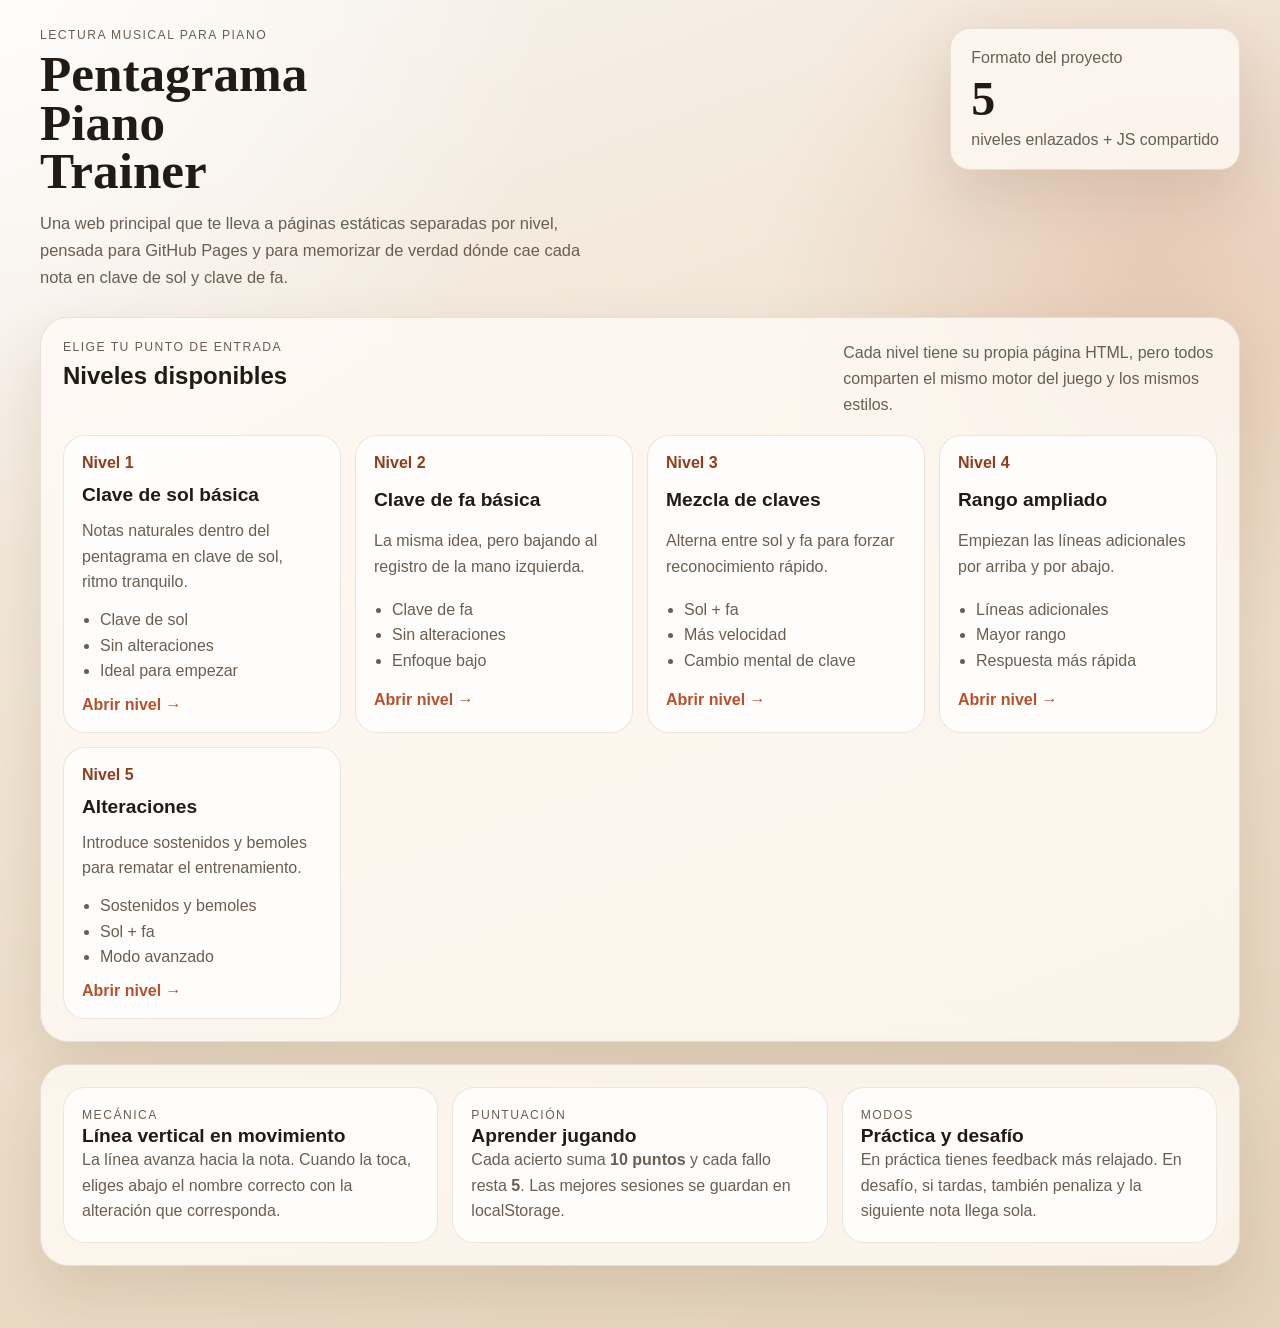
==== index.html @ 2c56f5ea "feat: multipage static pentagram trainer" ====
<!DOCTYPE html>
<html lang="es">
  <head>
    <meta charset="UTF-8" />
    <meta name="viewport" content="width=device-width, initial-scale=1.0" />
    <title>Pentagrama Piano Trainer</title>
    <meta
      name="description"
      content="Portal principal para practicar las notas del pentagrama en piano con niveles estáticos para GitHub Pages."
    />
    <link rel="stylesheet" href="./assets/css/styles.css" />
  </head>
  <body class="landing-page">
    <div class="app-shell landing-shell">
      <header class="hero hero-landing">
        <div>
          <p class="eyebrow">Lectura musical para piano</p>
          <h1>Pentagrama Piano Trainer</h1>
          <p class="hero-copy">
            Una web principal que te lleva a páginas estáticas separadas por nivel,
            pensada para GitHub Pages y para memorizar de verdad dónde cae cada nota
            en clave de sol y clave de fa.
          </p>
        </div>
        <div class="hero-card">
          <span class="hero-card-label">Formato del proyecto</span>
          <strong>5</strong>
          <span class="hero-card-meta">niveles enlazados + JS compartido</span>
        </div>
      </header>

      <section class="panel landing-panel">
        <div class="landing-section-head">
          <div>
            <p class="eyebrow">Elige tu punto de entrada</p>
            <h2>Niveles disponibles</h2>
          </div>
          <p class="landing-section-copy">
            Cada nivel tiene su propia página HTML, pero todos comparten el mismo
            motor del juego y los mismos estilos.
          </p>
        </div>

        <div class="landing-grid">
          <a class="level-card" href="./niveles/nivel-1.html">
            <span class="level-card-step">Nivel 1</span>
            <h3>Clave de sol básica</h3>
            <p>Notas naturales dentro del pentagrama en clave de sol, ritmo tranquilo.</p>
            <ul>
              <li>Clave de sol</li>
              <li>Sin alteraciones</li>
              <li>Ideal para empezar</li>
            </ul>
            <span class="level-card-cta">Abrir nivel →</span>
          </a>

          <a class="level-card" href="./niveles/nivel-2.html">
            <span class="level-card-step">Nivel 2</span>
            <h3>Clave de fa básica</h3>
            <p>La misma idea, pero bajando al registro de la mano izquierda.</p>
            <ul>
              <li>Clave de fa</li>
              <li>Sin alteraciones</li>
              <li>Enfoque bajo</li>
            </ul>
            <span class="level-card-cta">Abrir nivel →</span>
          </a>

          <a class="level-card" href="./niveles/nivel-3.html">
            <span class="level-card-step">Nivel 3</span>
            <h3>Mezcla de claves</h3>
            <p>Alterna entre sol y fa para forzar reconocimiento rápido.</p>
            <ul>
              <li>Sol + fa</li>
              <li>Más velocidad</li>
              <li>Cambio mental de clave</li>
            </ul>
            <span class="level-card-cta">Abrir nivel →</span>
          </a>

          <a class="level-card" href="./niveles/nivel-4.html">
            <span class="level-card-step">Nivel 4</span>
            <h3>Rango ampliado</h3>
            <p>Empiezan las líneas adicionales por arriba y por abajo.</p>
            <ul>
              <li>Líneas adicionales</li>
              <li>Mayor rango</li>
              <li>Respuesta más rápida</li>
            </ul>
            <span class="level-card-cta">Abrir nivel →</span>
          </a>

          <a class="level-card" href="./niveles/nivel-5.html">
            <span class="level-card-step">Nivel 5</span>
            <h3>Alteraciones</h3>
            <p>Introduce sostenidos y bemoles para rematar el entrenamiento.</p>
            <ul>
              <li>Sostenidos y bemoles</li>
              <li>Sol + fa</li>
              <li>Modo avanzado</li>
            </ul>
            <span class="level-card-cta">Abrir nivel →</span>
          </a>
        </div>
      </section>

      <section class="panel info-panel">
        <div class="info-grid">
          <article class="info-card">
            <p class="eyebrow">Mecánica</p>
            <h3>Línea vertical en movimiento</h3>
            <p>
              La línea avanza hacia la nota. Cuando la toca, eliges abajo el nombre
              correcto con la alteración que corresponda.
            </p>
          </article>
          <article class="info-card">
            <p class="eyebrow">Puntuación</p>
            <h3>Aprender jugando</h3>
            <p>
              Cada acierto suma <strong>10 puntos</strong> y cada fallo resta
              <strong>5</strong>. Las mejores sesiones se guardan en localStorage.
            </p>
          </article>
          <article class="info-card">
            <p class="eyebrow">Modos</p>
            <h3>Práctica y desafío</h3>
            <p>
              En práctica tienes feedback más relajado. En desafío, si tardas,
              también penaliza y la siguiente nota llega sola.
            </p>
          </article>
        </div>
      </section>
    </div>
  </body>
</html>
---- assets/css/styles.css ----
:root {
  --bg: #f4efe6;
  --bg-strong: #efe3cf;
  --panel: rgba(255, 251, 245, 0.82);
  --panel-border: rgba(87, 63, 37, 0.12);
  --ink: #221a14;
  --muted: #6b5d51;
  --accent: #b5522d;
  --accent-strong: #8f3d1f;
  --accent-soft: #f5d4bf;
  --success: #1f7a52;
  --danger: #ab2f2f;
  --shadow: 0 24px 60px rgba(70, 43, 19, 0.12);
  --radius-xl: 28px;
  --radius-lg: 20px;
  --radius-md: 14px;
  --line: #3d3025;
}

* {
  box-sizing: border-box;
}

body {
  margin: 0;
  min-height: 100vh;
  font-family: "Avenir Next", "Segoe UI", "Helvetica Neue", sans-serif;
  color: var(--ink);
  background:
    radial-gradient(circle at top left, rgba(255, 255, 255, 0.85), transparent 30%),
    radial-gradient(circle at right 10% top 20%, rgba(181, 82, 45, 0.18), transparent 25%),
    linear-gradient(160deg, #f8f3ed 0%, #efe2cf 48%, #e4d2ba 100%);
}

button,
select {
  font: inherit;
}

.app-shell {
  width: min(1200px, calc(100% - 32px));
  margin: 0 auto;
  padding: 28px 0 40px;
}

.hero {
  display: flex;
  justify-content: space-between;
  gap: 24px;
  align-items: flex-start;
  margin-bottom: 26px;
}

.eyebrow,
.play-label,
.feedback-label {
  margin: 0 0 8px;
  text-transform: uppercase;
  letter-spacing: 0.12em;
  font-size: 0.76rem;
  color: var(--muted);
}

h1,
h2,
h3 {
  margin: 0;
}

h1,
.hero-card strong {
  font-family: "Iowan Old Style", "Palatino Linotype", "Book Antiqua", serif;
}

h1 {
  font-size: clamp(2.2rem, 4vw, 4.2rem);
  line-height: 0.95;
  max-width: 10ch;
}

.hero-copy {
  margin: 14px 0 0;
  max-width: 62ch;
  font-size: 1.03rem;
  color: var(--muted);
  line-height: 1.65;
}

.hero-card,
.panel {
  backdrop-filter: blur(14px);
  background: var(--panel);
  border: 1px solid var(--panel-border);
  box-shadow: var(--shadow);
}

.hero-card {
  min-width: 220px;
  padding: 20px;
  border-radius: var(--radius-lg);
  display: grid;
  gap: 8px;
}

.hero-card-label,
.hero-card-meta {
  color: var(--muted);
}

.hero-card strong {
  font-size: 3rem;
  line-height: 1;
}

.layout {
  display: grid;
  grid-template-columns: 340px minmax(0, 1fr);
  gap: 22px;
}

.panel {
  border-radius: var(--radius-xl);
  padding: 22px;
}

.controls-panel {
  display: grid;
  gap: 20px;
  align-content: start;
}

.controls-panel section {
  display: grid;
  gap: 14px;
}

.control-group {
  display: grid;
  gap: 8px;
}

label,
.status-text,
#answers-help {
  color: var(--muted);
}

select,
.primary-button,
.secondary-button,
.answer-button {
  border-radius: 999px;
  border: 1px solid transparent;
  transition: transform 0.2s ease, border-color 0.2s ease, background 0.2s ease, box-shadow 0.2s ease;
}

select {
  padding: 12px 14px;
  background: rgba(255, 255, 255, 0.8);
  border-color: rgba(87, 63, 37, 0.16);
}

.button-row {
  display: flex;
  gap: 10px;
  flex-wrap: wrap;
}

.primary-button,
.secondary-button {
  padding: 12px 18px;
  cursor: pointer;
  font-weight: 800;
}

.primary-button {
  background: linear-gradient(135deg, var(--accent) 0%, var(--accent-strong) 100%);
  color: #fff8f3;
  box-shadow: 0 14px 26px rgba(143, 61, 31, 0.28);
}

.secondary-button {
  background: rgba(255, 255, 255, 0.8);
  border-color: rgba(87, 63, 37, 0.14);
  color: var(--ink);
}

.primary-button:disabled,
.secondary-button:disabled,
.answer-button:disabled {
  opacity: 0.5;
  cursor: not-allowed;
  transform: none;
  box-shadow: none;
}

.primary-button:hover:not(:disabled),
.secondary-button:hover:not(:disabled),
.answer-button:hover:not(:disabled),
select:hover {
  transform: translateY(-1px);
}

.stats-grid {
  display: grid;
  grid-template-columns: repeat(2, minmax(0, 1fr));
  gap: 10px;
}

.stat-card {
  padding: 14px;
  border-radius: var(--radius-md);
  background: rgba(255, 255, 255, 0.68);
  border: 1px solid rgba(87, 63, 37, 0.1);
}

.stat-card span {
  display: block;
  margin-bottom: 8px;
  color: var(--muted);
  font-size: 0.92rem;
}

.stat-card strong {
  font-size: 1.8rem;
}

.stat-card.accent {
  background: linear-gradient(135deg, rgba(181, 82, 45, 0.15), rgba(245, 212, 191, 0.75));
}

.play-panel {
  display: grid;
  gap: 18px;
}

.play-header {
  display: flex;
  justify-content: space-between;
  gap: 12px;
  align-items: flex-start;
}

.chip-row {
  display: flex;
  gap: 8px;
  flex-wrap: wrap;
}

.chip {
  padding: 10px 14px;
  border-radius: 999px;
  background: rgba(255, 255, 255, 0.72);
  border: 1px solid rgba(87, 63, 37, 0.12);
  color: var(--muted);
  font-size: 0.92rem;
}

.staff-stage {
  padding: 18px;
  border-radius: 24px;
  background:
    linear-gradient(180deg, rgba(255, 255, 255, 0.92), rgba(251, 244, 235, 0.82)),
    repeating-linear-gradient(
      135deg,
      rgba(181, 82, 45, 0.04) 0,
      rgba(181, 82, 45, 0.04) 12px,
      transparent 12px,
      transparent 24px
    );
  border: 1px solid rgba(87, 63, 37, 0.1);
}

#staff-svg {
  width: 100%;
  display: block;
}

.timing-caption {
  margin-top: 8px;
  color: var(--muted);
  text-align: center;
  font-size: 0.95rem;
}

.feedback-card {
  padding: 18px;
  border-radius: 22px;
  border: 1px solid rgba(87, 63, 37, 0.12);
}

.feedback-card.neutral {
  background: rgba(255, 252, 248, 0.88);
}

.feedback-card.success {
  background: rgba(31, 122, 82, 0.12);
  border-color: rgba(31, 122, 82, 0.3);
}

.feedback-card.error {
  background: rgba(171, 47, 47, 0.1);
  border-color: rgba(171, 47, 47, 0.24);
}

.feedback-card h3 {
  margin: 0 0 8px;
}

.feedback-card p:last-child {
  margin-bottom: 0;
}

.answers-panel {
  display: grid;
  gap: 16px;
}

.answers-header {
  display: flex;
  justify-content: space-between;
  gap: 16px;
  align-items: baseline;
}

.answer-buttons {
  display: grid;
  grid-template-columns: repeat(auto-fit, minmax(120px, 1fr));
  gap: 12px;
}

.answer-button {
  padding: 14px 16px;
  background: rgba(255, 255, 255, 0.85);
  border-color: rgba(87, 63, 37, 0.12);
  cursor: pointer;
  text-align: left;
}

.answer-button strong {
  display: block;
  font-size: 1.08rem;
}

.answer-button span {
  display: block;
  margin-top: 6px;
  color: var(--muted);
  font-size: 0.88rem;
}

.answer-button.correct {
  background: rgba(31, 122, 82, 0.14);
  border-color: rgba(31, 122, 82, 0.4);
}

.answer-button.wrong {
  background: rgba(171, 47, 47, 0.12);
  border-color: rgba(171, 47, 47, 0.34);
}

@media (max-width: 980px) {
  .layout {
    grid-template-columns: 1fr;
  }

  .hero {
    flex-direction: column;
  }

  .hero-card {
    width: 100%;
  }
}

small.control-help {
  color: var(--muted);
  line-height: 1.45;
}

.landing-panel,
.info-panel,
.level-links-panel {
  margin-bottom: 22px;
}

.landing-section-head,
.level-links-head {
  display: flex;
  justify-content: space-between;
  gap: 18px;
  align-items: flex-start;
  margin-bottom: 18px;
}

.landing-section-copy {
  max-width: 42ch;
  color: var(--muted);
  line-height: 1.6;
  margin: 0;
}

.landing-grid,
.info-grid,
.level-links {
  display: grid;
  gap: 14px;
}

.landing-grid {
  grid-template-columns: repeat(auto-fit, minmax(220px, 1fr));
}

.info-grid {
  grid-template-columns: repeat(auto-fit, minmax(220px, 1fr));
}

.level-card,
.info-card,
.level-link {
  border-radius: 22px;
  border: 1px solid rgba(87, 63, 37, 0.12);
  background: rgba(255, 255, 255, 0.76);
}

.level-card {
  padding: 18px;
  text-decoration: none;
  color: inherit;
  display: grid;
  gap: 12px;
  transition: transform 0.2s ease, box-shadow 0.2s ease, border-color 0.2s ease;
}

.level-card:hover {
  transform: translateY(-2px);
  box-shadow: 0 18px 36px rgba(70, 43, 19, 0.12);
  border-color: rgba(181, 82, 45, 0.32);
}

.level-card h3,
.info-card h3 {
  font-size: 1.2rem;
}

.level-card p,
.level-card ul,
.info-card p {
  margin: 0;
  color: var(--muted);
  line-height: 1.6;
}

.level-card ul {
  padding-left: 18px;
}

.level-card-step,
.level-card-cta {
  font-weight: 800;
}

.level-card-step {
  color: var(--accent-strong);
}

.level-card-cta {
  color: var(--accent);
}

.info-card {
  padding: 18px;
}

.home-link {
  align-self: center;
  text-decoration: none;
  color: var(--accent-strong);
  font-weight: 700;
}

.level-links {
  grid-template-columns: repeat(auto-fit, minmax(170px, 1fr));
}

.level-link {
  padding: 12px 14px;
  text-decoration: none;
  color: var(--ink);
  font-weight: 700;
  transition: border-color 0.2s ease, background 0.2s ease, transform 0.2s ease;
}

.level-link:hover {
  transform: translateY(-1px);
  border-color: rgba(181, 82, 45, 0.3);
}

.level-link.active {
  background: rgba(181, 82, 45, 0.12);
  border-color: rgba(181, 82, 45, 0.34);
}

@media (max-width: 640px) {
  .app-shell {
    width: min(100% - 20px, 1200px);
    padding-top: 20px;
  }

  .panel {
    padding: 18px;
  }

  .play-header,
  .answers-header,
  .landing-section-head,
  .level-links-head {
    flex-direction: column;
    align-items: flex-start;
  }

  .stats-grid {
    grid-template-columns: 1fr 1fr;
  }
}
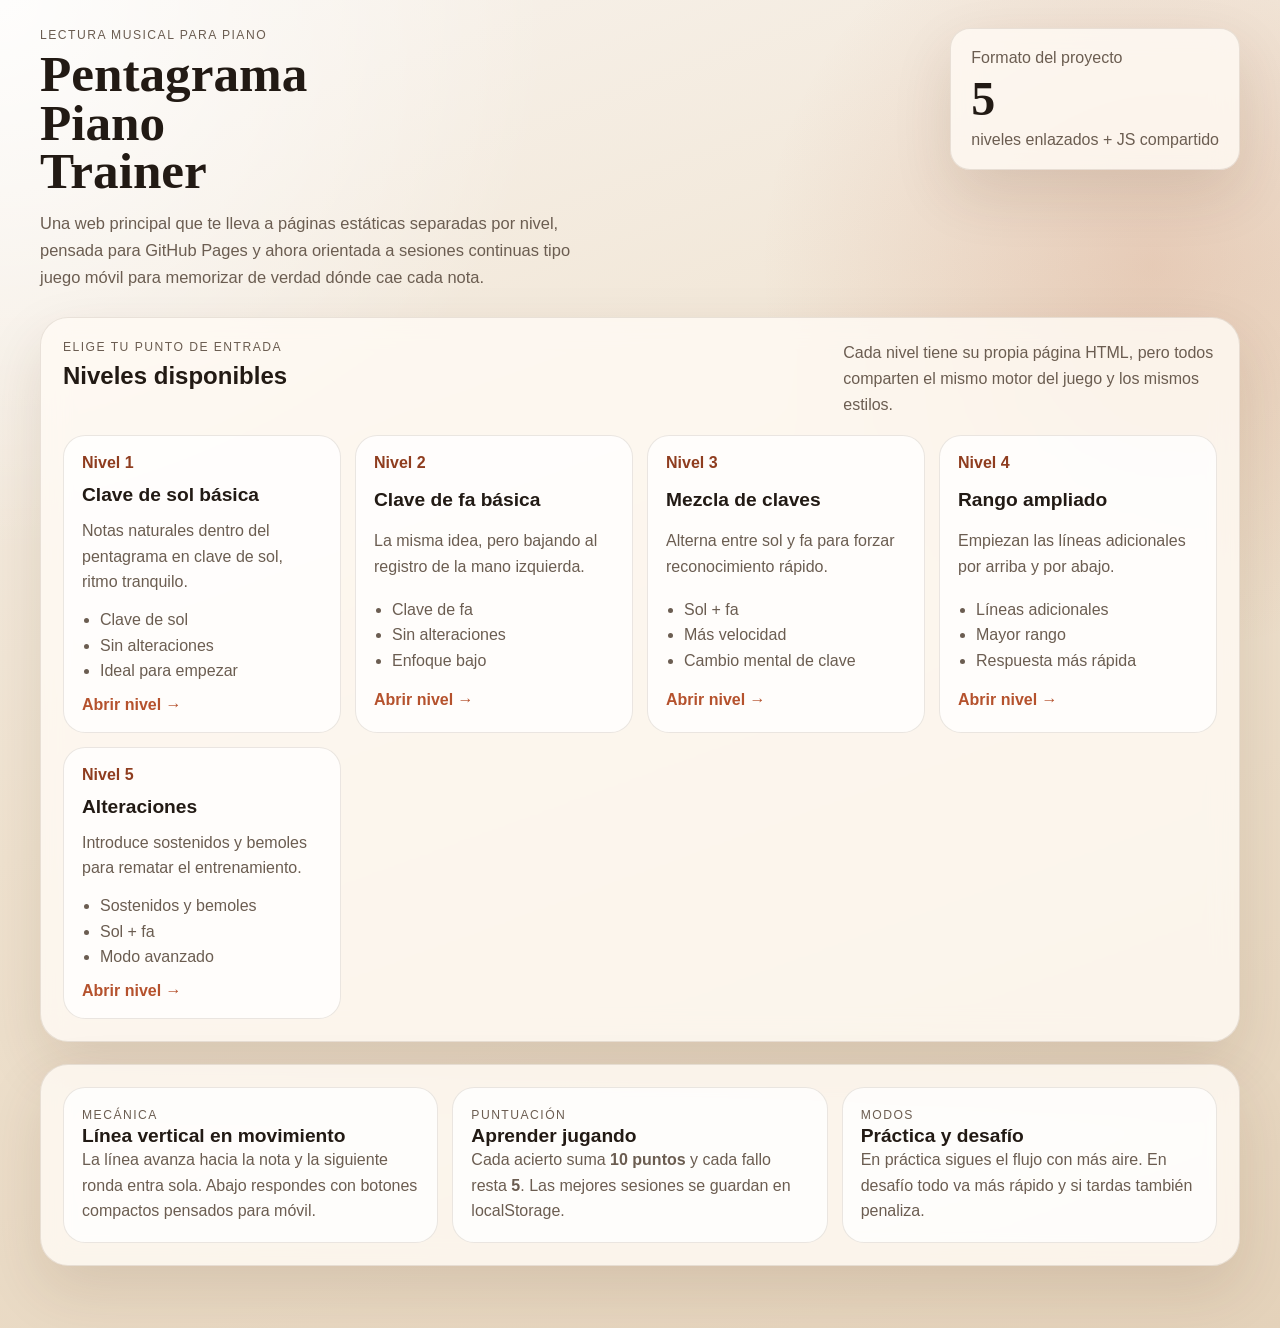
==== commit d08025d5: "feat: continuous mobile-friendly v2 gameplay" ====
--- a/index.html
+++ b/index.html
@@ -18,8 +18,8 @@
           <h1>Pentagrama Piano Trainer</h1>
           <p class="hero-copy">
             Una web principal que te lleva a páginas estáticas separadas por nivel,
-            pensada para GitHub Pages y para memorizar de verdad dónde cae cada nota
-            en clave de sol y clave de fa.
+            pensada para GitHub Pages y ahora orientada a sesiones continuas tipo
+            juego móvil para memorizar de verdad dónde cae cada nota.
           </p>
         </div>
         <div class="hero-card">
@@ -110,8 +110,8 @@
             <p class="eyebrow">Mecánica</p>
             <h3>Línea vertical en movimiento</h3>
             <p>
-              La línea avanza hacia la nota. Cuando la toca, eliges abajo el nombre
-              correcto con la alteración que corresponda.
+              La línea avanza hacia la nota y la siguiente ronda entra sola. Abajo
+              respondes con botones compactos pensados para móvil.
             </p>
           </article>
           <article class="info-card">
@@ -126,8 +126,8 @@
             <p class="eyebrow">Modos</p>
             <h3>Práctica y desafío</h3>
             <p>
-              En práctica tienes feedback más relajado. En desafío, si tardas,
-              también penaliza y la siguiente nota llega sola.
+              En práctica sigues el flujo con más aire. En desafío todo va más
+              rápido y si tardas también penaliza.
             </p>
           </article>
         </div>
--- a/assets/css/styles.css
+++ b/assets/css/styles.css
@@ -232,6 +232,7 @@
 .play-panel {
   display: grid;
   gap: 18px;
+  align-content: start;
 }
 
 .play-header {
@@ -314,6 +315,13 @@
 .answers-panel {
   display: grid;
   gap: 16px;
+  padding: 18px;
+  border-radius: 24px;
+  border: 1px solid rgba(87, 63, 37, 0.1);
+  background:
+    linear-gradient(180deg, rgba(255, 249, 244, 0.96), rgba(248, 238, 226, 0.92)),
+    rgba(255, 255, 255, 0.9);
+  box-shadow: 0 12px 28px rgba(70, 43, 19, 0.08);
 }
 
 .answers-header {
@@ -325,28 +333,34 @@
 
 .answer-buttons {
   display: grid;
-  grid-template-columns: repeat(auto-fit, minmax(120px, 1fr));
-  gap: 12px;
+  grid-template-columns: repeat(auto-fit, minmax(92px, 1fr));
+  gap: 10px;
 }
 
 .answer-button {
-  padding: 14px 16px;
+  min-height: 68px;
+  padding: 10px 12px;
   background: rgba(255, 255, 255, 0.85);
   border-color: rgba(87, 63, 37, 0.12);
   cursor: pointer;
-  text-align: left;
+  text-align: center;
+  display: grid;
+  align-content: center;
+  justify-items: center;
+  gap: 2px;
+  box-shadow: 0 8px 18px rgba(70, 43, 19, 0.08);
 }
 
 .answer-button strong {
   display: block;
-  font-size: 1.08rem;
+  font-size: 1rem;
+  line-height: 1.1;
 }
 
 .answer-button span {
   display: block;
-  margin-top: 6px;
-  color: var(--muted);
-  font-size: 0.88rem;
+  color: var(--muted);
+  font-size: 0.78rem;
 }
 
 .answer-button.correct {
@@ -505,6 +519,7 @@
   .app-shell {
     width: min(100% - 20px, 1200px);
     padding-top: 20px;
+    padding-bottom: calc(120px + env(safe-area-inset-bottom, 0px));
   }
 
   .panel {
@@ -519,6 +534,60 @@
     align-items: flex-start;
   }
 
+  .button-row {
+    width: 100%;
+  }
+
+  .primary-button,
+  .secondary-button {
+    width: 100%;
+    justify-content: center;
+  }
+
+  .staff-stage {
+    padding: 14px;
+  }
+
+  .timing-caption {
+    font-size: 0.9rem;
+  }
+
+  .answers-panel {
+    position: sticky;
+    bottom: 10px;
+    z-index: 5;
+    margin-top: 4px;
+    padding: 14px;
+    border-radius: 22px;
+    backdrop-filter: blur(16px);
+  }
+
+  .answers-header h3 {
+    font-size: 1rem;
+  }
+
+  #answers-help {
+    font-size: 0.92rem;
+  }
+
+  .answer-buttons {
+    grid-template-columns: repeat(4, minmax(0, 1fr));
+    gap: 8px;
+  }
+
+  .answer-button {
+    min-height: 60px;
+    padding: 8px 6px;
+  }
+
+  .answer-button strong {
+    font-size: 0.96rem;
+  }
+
+  .answer-button span {
+    font-size: 0.72rem;
+  }
+
   .stats-grid {
     grid-template-columns: 1fr 1fr;
   }
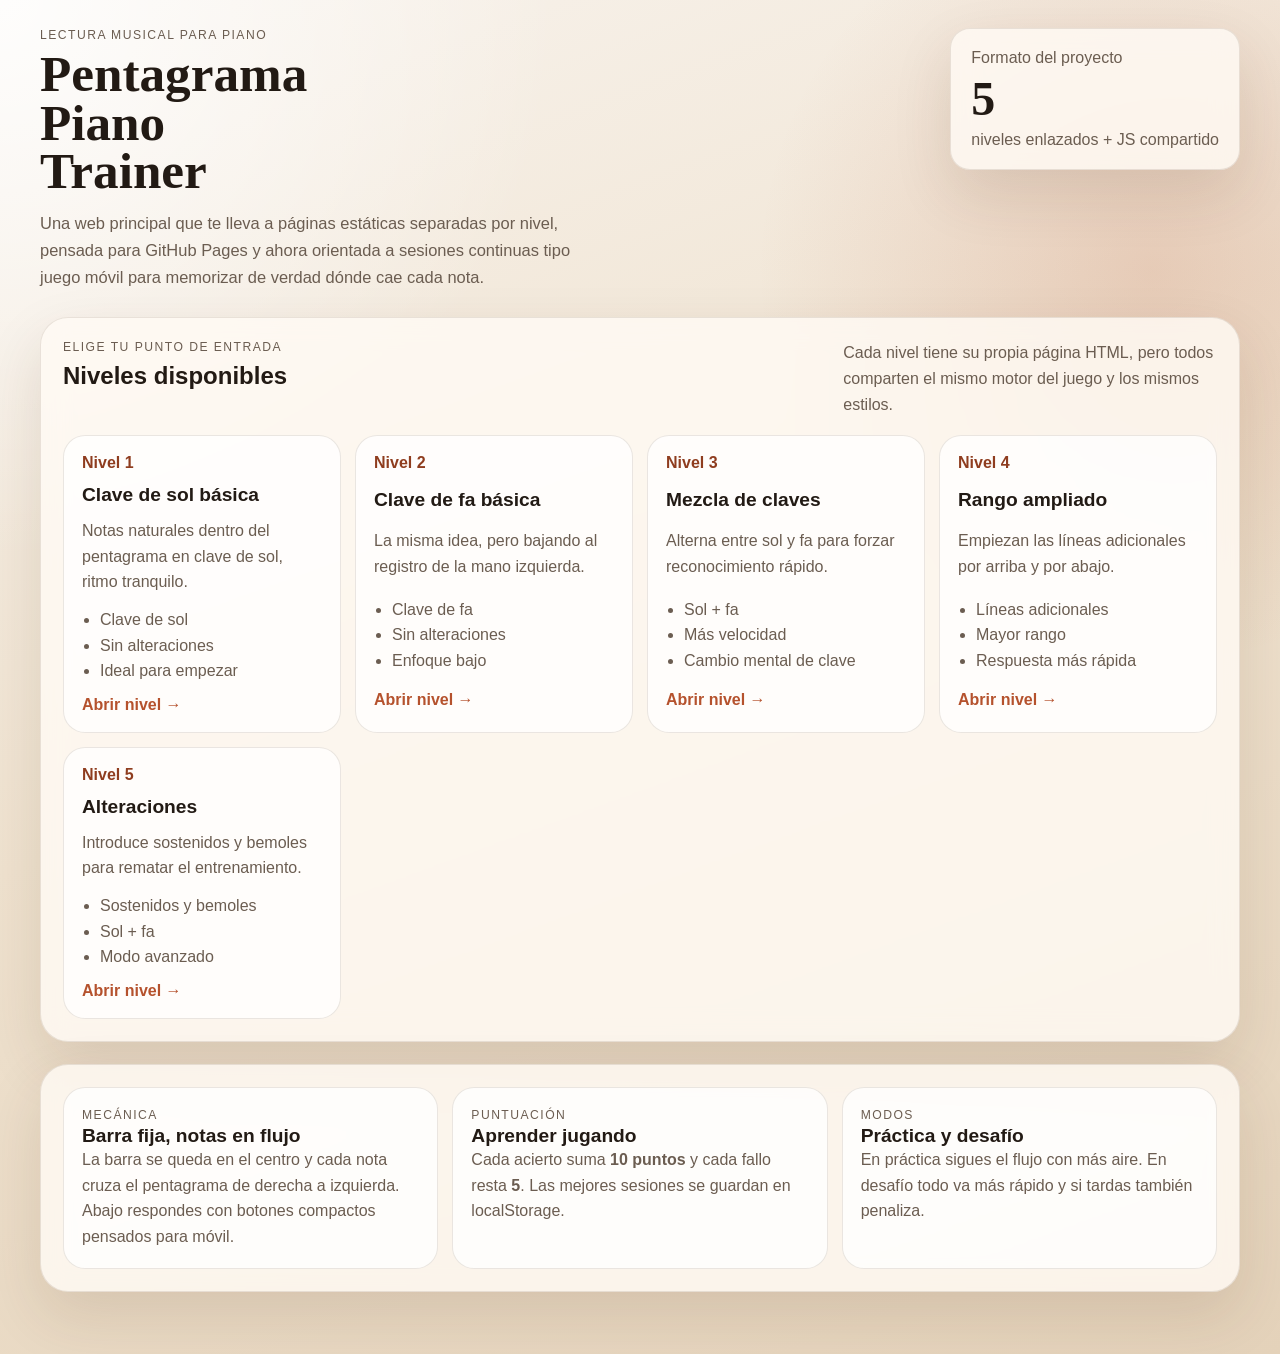
==== commit 81a38b3a: "feat: v2.5 fixed center bar and moving notes" ====
--- a/index.html
+++ b/index.html
@@ -108,10 +108,11 @@
         <div class="info-grid">
           <article class="info-card">
             <p class="eyebrow">Mecánica</p>
-            <h3>Línea vertical en movimiento</h3>
+            <h3>Barra fija, notas en flujo</h3>
             <p>
-              La línea avanza hacia la nota y la siguiente ronda entra sola. Abajo
-              respondes con botones compactos pensados para móvil.
+              La barra se queda en el centro y cada nota cruza el pentagrama de
+              derecha a izquierda. Abajo respondes con botones compactos pensados
+              para móvil.
             </p>
           </article>
           <article class="info-card">
--- a/assets/css/styles.css
+++ b/assets/css/styles.css
@@ -148,6 +148,7 @@
 select,
 .primary-button,
 .secondary-button,
+.ghost-button,
 .answer-button {
   border-radius: 999px;
   border: 1px solid transparent;
@@ -167,7 +168,8 @@
 }
 
 .primary-button,
-.secondary-button {
+.secondary-button,
+.ghost-button {
   padding: 12px 18px;
   cursor: pointer;
   font-weight: 800;
@@ -185,8 +187,15 @@
   color: var(--ink);
 }
 
+.ghost-button {
+  background: rgba(255, 255, 255, 0.62);
+  border: 1px solid rgba(87, 63, 37, 0.14);
+  color: var(--ink);
+}
+
 .primary-button:disabled,
 .secondary-button:disabled,
+.ghost-button:disabled,
 .answer-button:disabled {
   opacity: 0.5;
   cursor: not-allowed;
@@ -196,6 +205,7 @@
 
 .primary-button:hover:not(:disabled),
 .secondary-button:hover:not(:disabled),
+.ghost-button:hover:not(:disabled),
 .answer-button:hover:not(:disabled),
 select:hover {
   transform: translateY(-1px);
@@ -233,6 +243,83 @@
   display: grid;
   gap: 18px;
   align-content: start;
+}
+
+.game-topbar,
+.game-hud {
+  display: none;
+}
+
+.game-topbar {
+  align-items: center;
+  justify-content: space-between;
+  gap: 12px;
+  padding: 10px 12px;
+  border-radius: 999px;
+  background: rgba(255, 248, 239, 0.9);
+  border: 1px solid rgba(87, 63, 37, 0.1);
+}
+
+.game-topbar-copy {
+  display: grid;
+  gap: 2px;
+  text-align: center;
+}
+
+.game-topbar-label {
+  text-transform: uppercase;
+  letter-spacing: 0.12em;
+  font-size: 0.68rem;
+  color: var(--muted);
+}
+
+.game-topbar-copy strong {
+  font-size: 0.96rem;
+}
+
+.game-topbar-button,
+.ghost-button {
+  white-space: nowrap;
+}
+
+.game-hud {
+  gap: 12px;
+}
+
+.game-hud-main,
+.game-hud-stats {
+  display: flex;
+  gap: 10px;
+  flex-wrap: wrap;
+}
+
+.game-hud-stats {
+  display: grid;
+  grid-template-columns: repeat(4, minmax(0, 1fr));
+}
+
+.hud-stat {
+  padding: 10px 12px;
+  border-radius: 18px;
+  background: rgba(255, 255, 255, 0.82);
+  border: 1px solid rgba(87, 63, 37, 0.08);
+}
+
+.hud-stat span {
+  display: block;
+  color: var(--muted);
+  font-size: 0.78rem;
+  margin-bottom: 6px;
+}
+
+.hud-stat strong {
+  display: block;
+  font-size: 1.1rem;
+  line-height: 1;
+}
+
+.chip-status {
+  max-width: 100%;
 }
 
 .play-header {
@@ -284,10 +371,59 @@
   font-size: 0.95rem;
 }
 
+.last-note-card,
 .feedback-card {
   padding: 18px;
   border-radius: 22px;
   border: 1px solid rgba(87, 63, 37, 0.12);
+}
+
+.last-note-card {
+  position: relative;
+  overflow: hidden;
+  background: rgba(255, 250, 244, 0.94);
+  box-shadow: 0 16px 30px rgba(70, 43, 19, 0.1);
+}
+
+.last-note-card::after {
+  content: "";
+  position: absolute;
+  inset: 0 auto 0 0;
+  width: 8px;
+  border-radius: 22px 0 0 22px;
+  background: rgba(107, 93, 81, 0.2);
+}
+
+.last-note-card.neutral::after {
+  background: rgba(107, 93, 81, 0.28);
+}
+
+.last-note-card.success {
+  background: linear-gradient(135deg, rgba(31, 122, 82, 0.18), rgba(245, 255, 249, 0.96));
+  border-color: rgba(31, 122, 82, 0.38);
+}
+
+.last-note-card.success::after {
+  background: var(--success);
+}
+
+.last-note-card.error {
+  background: linear-gradient(135deg, rgba(171, 47, 47, 0.18), rgba(255, 247, 247, 0.96));
+  border-color: rgba(171, 47, 47, 0.34);
+}
+
+.last-note-card.error::after {
+  background: var(--danger);
+}
+
+.last-note-card h3 {
+  margin: 0 0 8px;
+  font-size: clamp(1.08rem, 2vw, 1.35rem);
+}
+
+.last-note-card p:last-child {
+  margin-bottom: 0;
+  color: var(--muted);
 }
 
 .feedback-card.neutral {
@@ -366,11 +502,52 @@
 .answer-button.correct {
   background: rgba(31, 122, 82, 0.14);
   border-color: rgba(31, 122, 82, 0.4);
+  box-shadow: 0 0 0 2px rgba(31, 122, 82, 0.14);
 }
 
 .answer-button.wrong {
   background: rgba(171, 47, 47, 0.12);
   border-color: rgba(171, 47, 47, 0.34);
+  box-shadow: 0 0 0 2px rgba(171, 47, 47, 0.12);
+}
+
+.trainer-page.session-active .trainer-hero,
+.trainer-page.session-active .level-links-panel,
+.trainer-page.session-active .controls-panel {
+  display: none;
+}
+
+.trainer-page.session-active .app-shell {
+  width: min(100%, 860px);
+  padding-top: 14px;
+}
+
+.trainer-page.session-active .layout {
+  grid-template-columns: 1fr;
+}
+
+.trainer-page.session-active .play-panel {
+  min-height: calc(100svh - 28px);
+  gap: 16px;
+}
+
+.trainer-page.session-active .game-topbar,
+.trainer-page.session-active .game-hud {
+  display: grid;
+}
+
+.trainer-page.session-active .play-header {
+  gap: 10px;
+}
+
+.trainer-page.session-active .staff-stage {
+  min-height: clamp(240px, 38svh, 420px);
+  display: grid;
+  align-content: center;
+}
+
+.trainer-page.session-active .answers-panel {
+  margin-top: auto;
 }
 
 @media (max-width: 980px) {
@@ -539,7 +716,8 @@
   }
 
   .primary-button,
-  .secondary-button {
+  .secondary-button,
+  .ghost-button {
     width: 100%;
     justify-content: center;
   }
@@ -591,4 +769,219 @@
   .stats-grid {
     grid-template-columns: 1fr 1fr;
   }
-}
+
+  .game-hud-stats {
+    grid-template-columns: repeat(2, minmax(0, 1fr));
+  }
+
+  .trainer-page.session-active {
+    overflow: hidden;
+    background:
+      radial-gradient(circle at top center, rgba(255, 255, 255, 0.92), transparent 36%),
+      linear-gradient(180deg, #f7efe4 0%, #ecd9bf 100%);
+  }
+
+  .trainer-page.session-active .app-shell {
+    width: 100%;
+    height: 100svh;
+    padding: 0;
+  }
+
+  .trainer-page.session-active .layout {
+    height: 100%;
+  }
+
+  .trainer-page.session-active .panel {
+    border-radius: 0;
+    border-left: 0;
+    border-right: 0;
+    box-shadow: none;
+    background: transparent;
+    backdrop-filter: blur(0);
+  }
+
+  .trainer-page.session-active .play-panel {
+    height: 100svh;
+    min-height: 100svh;
+    grid-template-rows: auto auto auto minmax(0, 1fr) auto auto;
+    gap: 8px;
+    padding:
+      calc(6px + env(safe-area-inset-top, 0px))
+      10px
+      calc(10px + env(safe-area-inset-bottom, 0px));
+    overflow: hidden;
+  }
+
+  .trainer-page.session-active .game-topbar {
+    grid-template-columns: auto 1fr auto;
+    align-items: center;
+    gap: 6px;
+    padding: 8px 10px;
+    backdrop-filter: blur(18px);
+    box-shadow: 0 8px 20px rgba(70, 43, 19, 0.12);
+  }
+
+  .trainer-page.session-active .game-topbar-label {
+    font-size: 0.62rem;
+  }
+
+  .trainer-page.session-active .game-topbar-copy strong {
+    font-size: 0.84rem;
+  }
+
+  .trainer-page.session-active .ghost-button,
+  .trainer-page.session-active .game-topbar-button {
+    width: auto;
+    padding: 8px 10px;
+    font-size: 0.82rem;
+  }
+
+  .trainer-page.session-active .game-hud {
+    gap: 6px;
+  }
+
+  .trainer-page.session-active .game-hud-main {
+    display: grid;
+    grid-template-columns: repeat(2, minmax(0, 1fr));
+    gap: 6px;
+  }
+
+  .trainer-page.session-active .game-hud-stats {
+    grid-template-columns: repeat(4, minmax(0, 1fr));
+    gap: 6px;
+  }
+
+  .trainer-page.session-active .play-header {
+    display: grid;
+    grid-template-columns: minmax(0, 1fr) auto;
+    gap: 8px;
+    align-items: end;
+  }
+
+  .trainer-page.session-active .play-label,
+  .trainer-page.session-active .feedback-label,
+  .trainer-page.session-active .answers-header {
+    display: none;
+  }
+
+  .trainer-page.session-active #round-title {
+    font-size: 1rem;
+    line-height: 1.05;
+  }
+
+  .trainer-page.session-active .chip-row {
+    display: grid;
+    grid-template-columns: repeat(2, minmax(0, 1fr));
+    gap: 6px;
+  }
+
+  .trainer-page.session-active .chip,
+  .trainer-page.session-active .hud-stat {
+    background: rgba(255, 252, 247, 0.94);
+  }
+
+  .trainer-page.session-active .chip {
+    padding: 6px 8px;
+    font-size: 0.74rem;
+    text-align: center;
+  }
+
+  .trainer-page.session-active .hud-stat {
+    padding: 8px 6px;
+    border-radius: 14px;
+    text-align: center;
+  }
+
+  .trainer-page.session-active .hud-stat span {
+    font-size: 0.64rem;
+    margin-bottom: 4px;
+  }
+
+  .trainer-page.session-active .hud-stat strong {
+    font-size: 0.96rem;
+  }
+
+  .trainer-page.session-active .staff-stage {
+    min-height: min(28svh, 220px);
+    padding: 10px 8px;
+    border-radius: 24px;
+    box-shadow: 0 12px 24px rgba(70, 43, 19, 0.08);
+  }
+
+  .trainer-page.session-active .timing-caption {
+    margin-top: 4px;
+    font-size: 0.72rem;
+    line-height: 1.2;
+  }
+
+  .trainer-page.session-active .feedback-card {
+    padding: 8px 10px;
+    border-radius: 16px;
+    background: rgba(255, 252, 248, 0.92);
+  }
+
+  .trainer-page.session-active .last-note-card {
+    padding: 10px 12px;
+    border-radius: 18px;
+    background: rgba(255, 252, 247, 0.96);
+  }
+
+  .trainer-page.session-active .feedback-card h3 {
+    margin: 0;
+    font-size: 0.9rem;
+  }
+
+  .trainer-page.session-active .last-note-card h3 {
+    margin: 0 0 4px;
+    font-size: 0.98rem;
+  }
+
+  .trainer-page.session-active .last-note-card p:last-child {
+    font-size: 0.76rem;
+    line-height: 1.25;
+  }
+
+  .trainer-page.session-active .feedback-card p:last-child {
+    margin-top: 4px;
+    font-size: 0.74rem;
+    line-height: 1.2;
+    display: -webkit-box;
+    -webkit-line-clamp: 2;
+    -webkit-box-orient: vertical;
+    overflow: hidden;
+  }
+
+  .trainer-page.session-active .answers-panel {
+    margin: 0;
+    padding: 8px 10px calc(10px + env(safe-area-inset-bottom, 0px));
+    border-radius: 18px;
+    box-shadow: 0 8px 20px rgba(70, 43, 19, 0.12);
+  }
+
+  .trainer-page.session-active .answer-buttons {
+    grid-template-columns: repeat(7, minmax(0, 1fr));
+    gap: 6px;
+  }
+
+  .trainer-page.session-active .answer-button {
+    min-height: 48px;
+    padding: 6px 2px;
+    border-radius: 14px;
+    box-shadow: none;
+  }
+
+  .trainer-page.session-active .answer-button strong {
+    font-size: 0;
+    line-height: 1;
+  }
+
+  .trainer-page.session-active .answer-button strong::after {
+    content: attr(data-short);
+    font-size: 0.72rem;
+    line-height: 1;
+  }
+
+  .trainer-page.session-active .answer-button span {
+    display: none;
+  }
+}
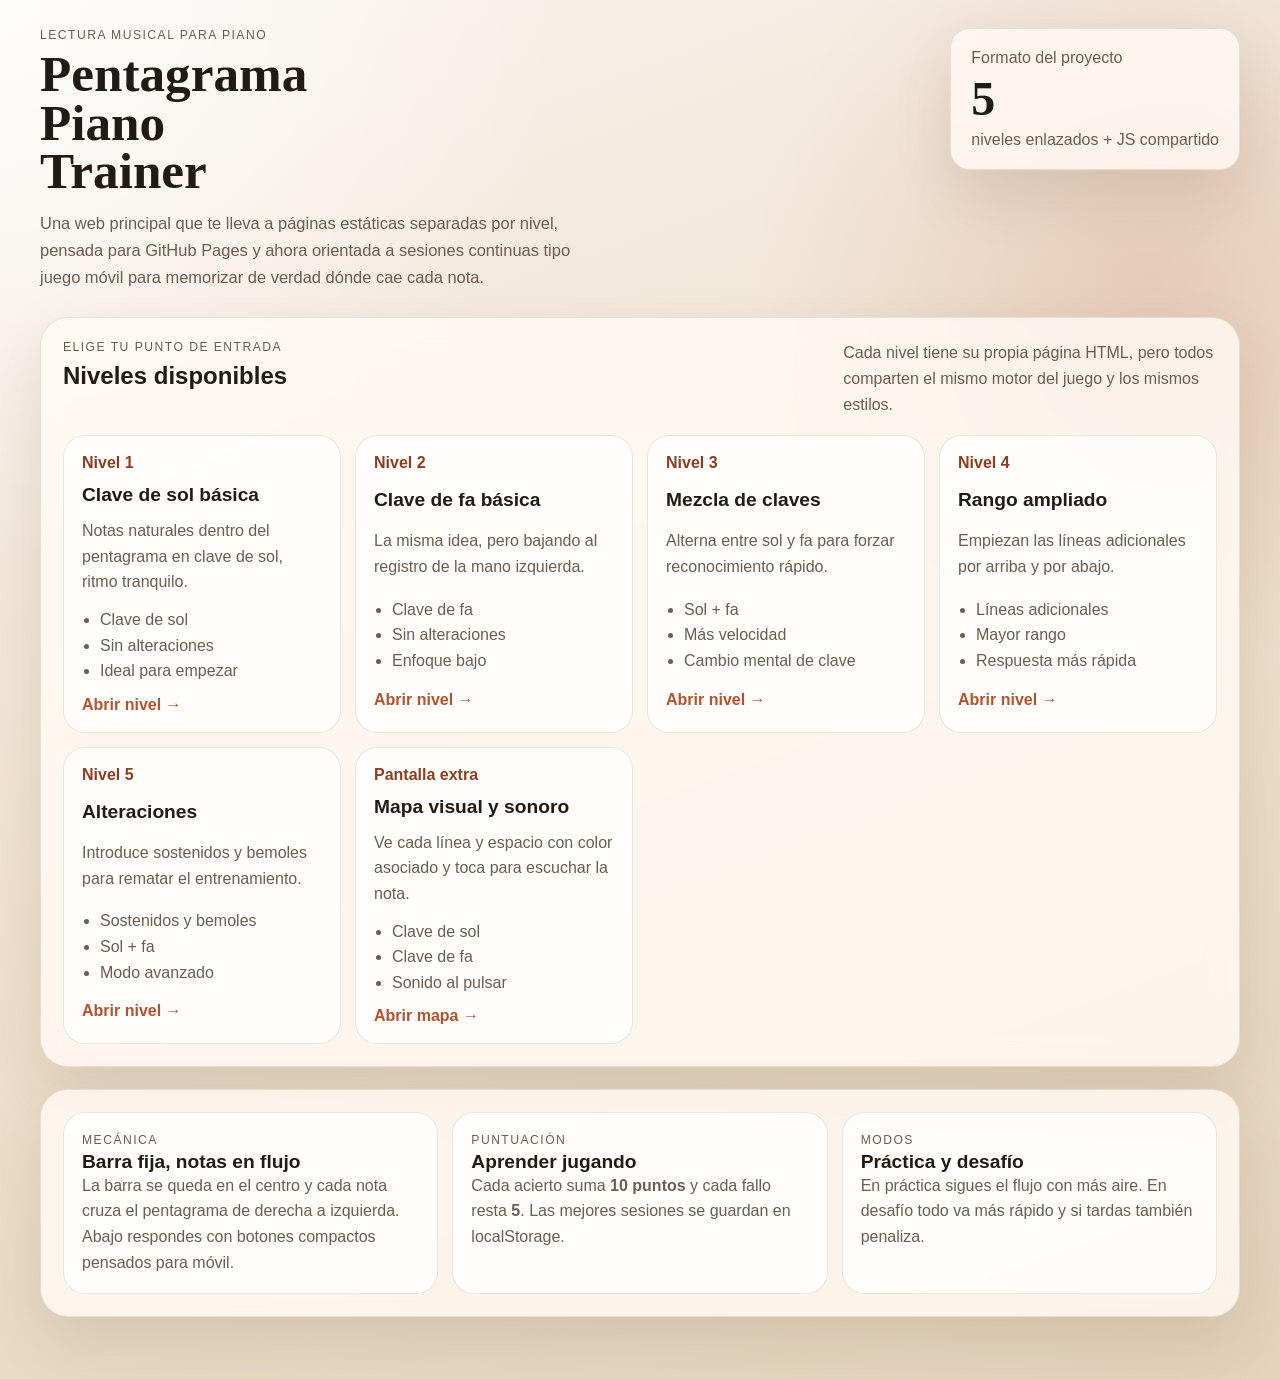
==== commit a642adec: "Add a visual note map with click-to-play sound" ====
--- a/index.html
+++ b/index.html
@@ -101,6 +101,18 @@
             </ul>
             <span class="level-card-cta">Abrir nivel →</span>
           </a>
+
+          <a class="level-card" href="./mapa-notas.html">
+            <span class="level-card-step">Pantalla extra</span>
+            <h3>Mapa visual y sonoro</h3>
+            <p>Ve cada línea y espacio con color asociado y toca para escuchar la nota.</p>
+            <ul>
+              <li>Clave de sol</li>
+              <li>Clave de fa</li>
+              <li>Sonido al pulsar</li>
+            </ul>
+            <span class="level-card-cta">Abrir mapa →</span>
+          </a>
         </div>
       </section>
 
--- a/assets/css/styles.css
+++ b/assets/css/styles.css
@@ -692,6 +692,103 @@
   border-color: rgba(181, 82, 45, 0.34);
 }
 
+.note-map-grid {
+  display: grid;
+  grid-template-columns: repeat(2, minmax(0, 1fr));
+  gap: 22px;
+  margin-bottom: 22px;
+}
+
+.note-map-panel {
+  display: grid;
+  gap: 18px;
+}
+
+.note-map-links {
+  grid-template-columns: repeat(auto-fit, minmax(190px, 1fr));
+}
+
+.note-map-stage {
+  padding-bottom: 12px;
+}
+
+.note-map-svg {
+  width: 100%;
+  display: block;
+}
+
+.note-color-legend,
+.note-map-button-grid {
+  display: grid;
+  gap: 12px;
+}
+
+.note-color-legend {
+  grid-template-columns: repeat(auto-fit, minmax(120px, 1fr));
+}
+
+.note-legend-pill,
+.note-map-button {
+  border-radius: 20px;
+  border: 1px solid rgba(87, 63, 37, 0.12);
+  background: linear-gradient(180deg, var(--note-soft), rgba(255, 255, 255, 0.94));
+  box-shadow: 0 10px 20px rgba(70, 43, 19, 0.08);
+}
+
+.note-legend-pill {
+  padding: 14px 16px;
+  display: flex;
+  align-items: center;
+  gap: 12px;
+}
+
+.note-legend-swatch {
+  width: 18px;
+  height: 18px;
+  border-radius: 999px;
+  background: var(--note-color);
+  box-shadow: inset 0 0 0 2px rgba(255, 255, 255, 0.74);
+}
+
+.note-legend-pill strong,
+.note-map-button strong {
+  font-size: 1rem;
+}
+
+.note-legend-pill span,
+.note-map-button span {
+  color: var(--muted);
+  font-size: 0.85rem;
+}
+
+.note-map-button-grid {
+  grid-template-columns: repeat(auto-fit, minmax(104px, 1fr));
+}
+
+.note-map-button {
+  padding: 12px 10px;
+  cursor: pointer;
+  display: grid;
+  gap: 4px;
+  text-align: center;
+}
+
+.note-map-button:hover,
+.note-map-button:focus-visible {
+  transform: translateY(-1px);
+  box-shadow: 0 14px 26px rgba(70, 43, 19, 0.12);
+}
+
+.note-map-note:focus-visible {
+  outline: none;
+}
+
+@media (max-width: 980px) {
+  .note-map-grid {
+    grid-template-columns: 1fr;
+  }
+}
+
 @media (max-width: 640px) {
   .app-shell {
     width: min(100% - 20px, 1200px);
